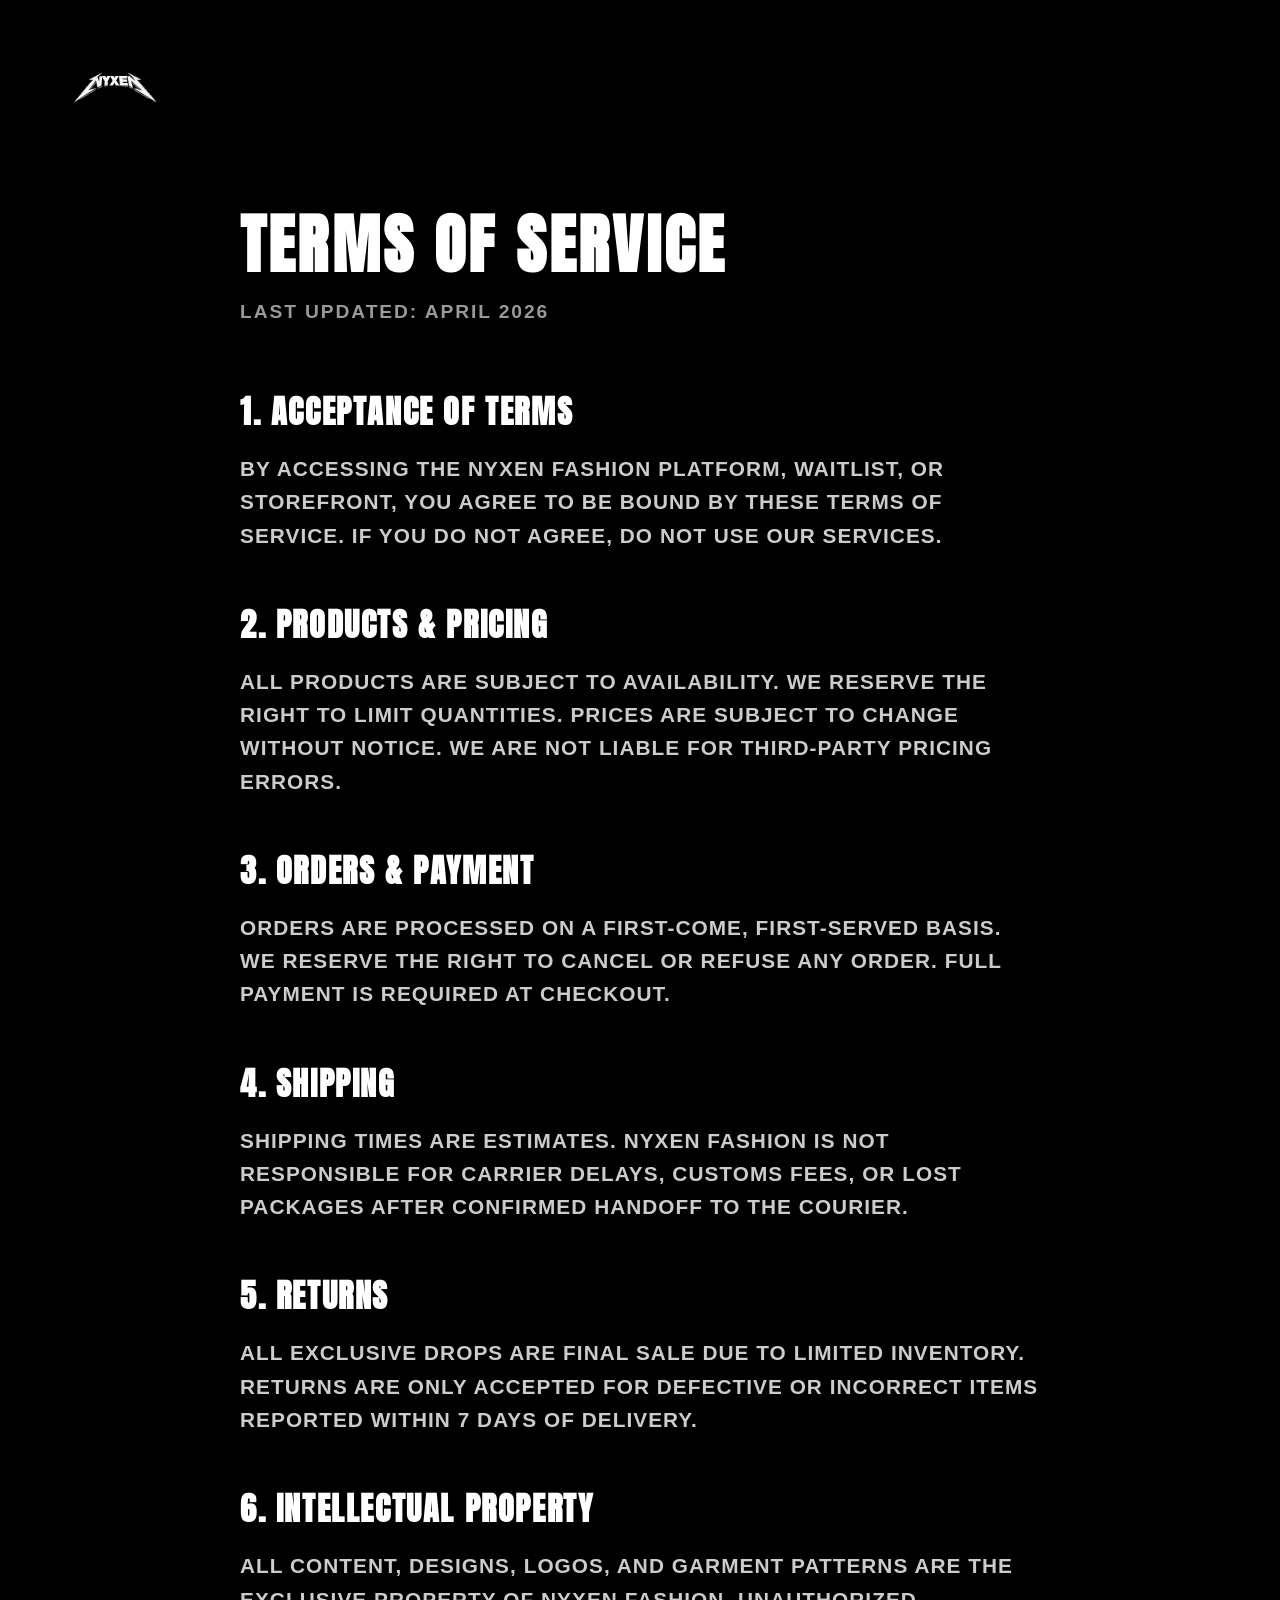
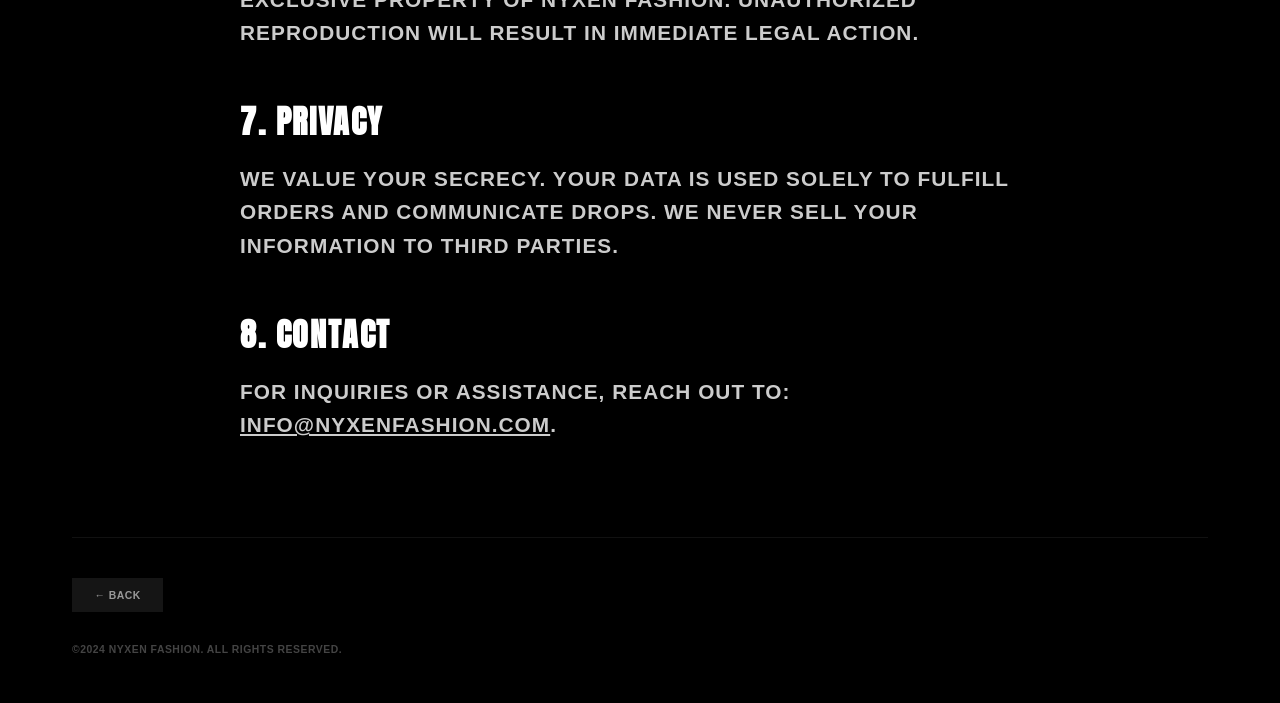
==== terms.html @ 715703be "Initial commit: NYXEN waitlist implementation" ====
<!DOCTYPE html>
<html lang="en">
<head>
    <meta charset="UTF-8">
    <meta name="viewport" content="width=device-width, initial-scale=1.0">
    <title>NYXEN FASHION | Terms of Service</title>
    <link rel="stylesheet" href="styles.css">
    <link rel="preconnect" href="https://fonts.googleapis.com">
    <link rel="preconnect" href="https://fonts.gstatic.com" crossorigin>
    <link href="https://fonts.googleapis.com/css2?family=Anton&family=Barlow+Condensed:wght@400;700;900&family=Metal+Mania&display=swap" rel="stylesheet">
</head>
<body class="terms-page">
    <div class="noise-overlay"></div>
    <div class="page-wrapper terms-wrapper">
        <header class="top-header">
            <a href="index.html" class="logo-link"><img src="logo.svg" alt="NYXEN" class="logo-img"></a>
        </header>

        <main class="terms-content" style="max-width: 800px; margin: 4rem auto; text-align: left;">
            <h2 style="font-family: 'Anton', sans-serif; font-size: 4rem; letter-spacing: 0.05em; margin-bottom: 0.5rem;">TERMS OF SERVICE</h2>
            <p class="last-updated" style="font-weight: 900; font-size: 1.2rem; letter-spacing: 0.1em; opacity: 0.6; margin-bottom: 4rem;">LAST UPDATED: APRIL 2026</p>
            
            <h3 style="font-family: 'Anton', sans-serif; font-size: 2rem; margin-top: 3rem; margin-bottom: 1rem; letter-spacing: 0.05em;">1. ACCEPTANCE OF TERMS</h3>
            <p style="font-weight: 700; font-size: 1.3rem; line-height: 1.6; opacity: 0.8; margin-bottom: 2rem; letter-spacing: 0.05em;">BY ACCESSING THE NYXEN FASHION PLATFORM, WAITLIST, OR STOREFRONT, YOU AGREE TO BE BOUND BY THESE TERMS OF SERVICE. IF YOU DO NOT AGREE, DO NOT USE OUR SERVICES.</p>

            <h3 style="font-family: 'Anton', sans-serif; font-size: 2rem; margin-top: 3rem; margin-bottom: 1rem; letter-spacing: 0.05em;">2. PRODUCTS & PRICING</h3>
            <p style="font-weight: 700; font-size: 1.3rem; line-height: 1.6; opacity: 0.8; margin-bottom: 2rem; letter-spacing: 0.05em;">ALL PRODUCTS ARE SUBJECT TO AVAILABILITY. WE RESERVE THE RIGHT TO LIMIT QUANTITIES. PRICES ARE SUBJECT TO CHANGE WITHOUT NOTICE. WE ARE NOT LIABLE FOR THIRD-PARTY PRICING ERRORS.</p>

            <h3 style="font-family: 'Anton', sans-serif; font-size: 2rem; margin-top: 3rem; margin-bottom: 1rem; letter-spacing: 0.05em;">3. ORDERS & PAYMENT</h3>
            <p style="font-weight: 700; font-size: 1.3rem; line-height: 1.6; opacity: 0.8; margin-bottom: 2rem; letter-spacing: 0.05em;">ORDERS ARE PROCESSED ON A FIRST-COME, FIRST-SERVED BASIS. WE RESERVE THE RIGHT TO CANCEL OR REFUSE ANY ORDER. FULL PAYMENT IS REQUIRED AT CHECKOUT.</p>

            <h3 style="font-family: 'Anton', sans-serif; font-size: 2rem; margin-top: 3rem; margin-bottom: 1rem; letter-spacing: 0.05em;">4. SHIPPING</h3>
            <p style="font-weight: 700; font-size: 1.3rem; line-height: 1.6; opacity: 0.8; margin-bottom: 2rem; letter-spacing: 0.05em;">SHIPPING TIMES ARE ESTIMATES. NYXEN FASHION IS NOT RESPONSIBLE FOR CARRIER DELAYS, CUSTOMS FEES, OR LOST PACKAGES AFTER CONFIRMED HANDOFF TO THE COURIER.</p>

            <h3 style="font-family: 'Anton', sans-serif; font-size: 2rem; margin-top: 3rem; margin-bottom: 1rem; letter-spacing: 0.05em;">5. RETURNS</h3>
            <p style="font-weight: 700; font-size: 1.3rem; line-height: 1.6; opacity: 0.8; margin-bottom: 2rem; letter-spacing: 0.05em;">ALL EXCLUSIVE DROPS ARE FINAL SALE DUE TO LIMITED INVENTORY. RETURNS ARE ONLY ACCEPTED FOR DEFECTIVE OR INCORRECT ITEMS REPORTED WITHIN 7 DAYS OF DELIVERY.</p>

            <h3 style="font-family: 'Anton', sans-serif; font-size: 2rem; margin-top: 3rem; margin-bottom: 1rem; letter-spacing: 0.05em;">6. INTELLECTUAL PROPERTY</h3>
            <p style="font-weight: 700; font-size: 1.3rem; line-height: 1.6; opacity: 0.8; margin-bottom: 2rem; letter-spacing: 0.05em;">ALL CONTENT, DESIGNS, LOGOS, AND GARMENT PATTERNS ARE THE EXCLUSIVE PROPERTY OF NYXEN FASHION. UNAUTHORIZED REPRODUCTION WILL RESULT IN IMMEDIATE LEGAL ACTION.</p>

            <h3 style="font-family: 'Anton', sans-serif; font-size: 2rem; margin-top: 3rem; margin-bottom: 1rem; letter-spacing: 0.05em;">7. PRIVACY</h3>
            <p style="font-weight: 700; font-size: 1.3rem; line-height: 1.6; opacity: 0.8; margin-bottom: 2rem; letter-spacing: 0.05em;">WE VALUE YOUR SECRECY. YOUR DATA IS USED SOLELY TO FULFILL ORDERS AND COMMUNICATE DROPS. WE NEVER SELL YOUR INFORMATION TO THIRD PARTIES.</p>

            <h3 style="font-family: 'Anton', sans-serif; font-size: 2rem; margin-top: 3rem; margin-bottom: 1rem; letter-spacing: 0.05em;">8. CONTACT</h3>
            <p style="font-weight: 700; font-size: 1.3rem; line-height: 1.6; opacity: 0.8; margin-bottom: 2rem; letter-spacing: 0.05em;">FOR INQUIRIES OR ASSISTANCE, REACH OUT TO: <a href="mailto:INFO@NYXENFASHION.COM" class="inline-link" style="color:var(--text-color);">INFO@NYXENFASHION.COM</a>.</p>
        </main>

        <footer class="bottom-footer">
            <div class="footer-top">
                <a href="index.html" class="footer-btn">← BACK</a>
            </div>
            <div class="footer-bottom">
                <span class="copyright">©2024 NYXEN FASHION. ALL RIGHTS RESERVED.</span>
            </div>
        </footer>
    </div>
</body>
</html>
---- styles.css ----
:root {
    --bg-color: #000000;
    --text-color: #ffffff;
    --dim-text: #555555;
    --input-bg: #000000;
    --btn-bg: #ffffff;
    --btn-text: #000000;
}

* {
    box-sizing: border-box;
    margin: 0;
    padding: 0;
}

body {
    background-color: var(--bg-color);
    color: var(--text-color);
    font-family: 'Inter', sans-serif;
    text-transform: uppercase;
    min-height: 100vh;
    overflow-x: hidden;
    position: relative;
    -webkit-font-smoothing: antialiased;
}

.page-wrapper {
    display: flex;
    flex-direction: column;
    min-height: 100vh;
    padding: 3rem 4.5rem;
}

.logo-img {
    height: 85px;
    width: auto;
    display: block;
}

.top-header {
    width: 100%;
    display: flex;
    justify-content: flex-start;
}

/* Hero Section */
.hero {
    flex: 1;
    display: flex;
    flex-direction: column;
    justify-content: center;
    align-items: center;
    text-align: center;
    width: 100%;
    max-width: 1300px;
    margin: 0 auto;
    padding: 2rem 0;
}

.est-text {
    font-size: 0.75rem;
    font-weight: 700;
    letter-spacing: 0.4em;
    margin-bottom: 2rem;
    color: var(--dim-text);
}

.headline {
    font-family: 'Anton', sans-serif;
    font-size: 11.5rem;
    line-height: 0.9;
    letter-spacing: -0.01em;
    margin-bottom: 2.5rem;
    text-align: center;
}

.subheadline {
    font-size: 1.1rem;
    font-weight: 400;
    letter-spacing: 0.15em;
    color: #cccccc;
    line-height: 1.7;
    margin-bottom: 5rem;
}

/* Form Styles */
.waitlist-form {
    width: 100%;
    max-width: 530px;
    margin: 0 auto;
}

.input-group {
    display: flex;
    width: 100%;
    gap: 1.5rem;
}

input[type="email"] {
    flex: 6;
    background: transparent;
    border: none;
    color: var(--text-color);
    padding: 1rem 0;
    font-family: inherit;
    font-size: 0.85rem;
    font-weight: 700;
    outline: none;
    letter-spacing: 0.1em;
    text-align: left;
}

input[type="email"]::placeholder {
    color: #333333;
    font-weight: 700;
    letter-spacing: 0.1em;
}

button[type="submit"] {
    flex: 4;
    background: var(--btn-bg);
    color: var(--btn-text);
    border: none;
    border-radius: 0;
    -webkit-appearance: none;
    font-family: 'Inter', sans-serif;
    font-size: 0.8rem;
    font-weight: 900;
    padding: 1.2rem;
    cursor: pointer;
    text-transform: uppercase;
    letter-spacing: 0.05em;
    transition: opacity 0.2s ease;
}

button[type="submit"]:hover {
    opacity: 0.8;
}

/* Move disclaimer up closer */
.form-disclaimer {
    display: flex;
    flex-direction: column;
    gap: 0.5rem;
    margin-top: 3.5rem;
}

.disclaimer-title {
    font-size: 0.65rem;
    font-weight: 900;
    letter-spacing: 0.15em;
    color: #ffffff;
}

.disclaimer-text {
    font-size: 0.55rem;
    font-weight: 700;
    letter-spacing: 0.1em;
    color: #444444;
}

.message {
    font-size: 0.85rem;
    font-weight: 900;
    letter-spacing: 0.1em;
    margin-top: 1rem;
    display: block;
}

.message.hidden {
    display: none;
}

.message.error { color: #ff3333; }
.message.success { color: #ffffff; }

/* Footer */
.bottom-footer {
    width: 100%;
    border-top: 1px solid #111111;
    padding-top: 2.5rem;
    display: flex;
    flex-direction: column;
    gap: 2rem;
}

.footer-top {
    display: flex;
    justify-content: space-between;
    align-items: center;
}

.footer-btn {
    background: #151515;
    color: #999999;
    text-decoration: none;
    font-weight: 700;
    letter-spacing: 0.05em;
    font-size: 0.65rem;
    padding: 0.7rem 1.4rem;
    transition: color 0.2s ease, background 0.2s ease;
    border-radius: 0;
}

.footer-btn:hover {
    background: #333333;
    color: #ffffff;
}

.footer-bottom {
    display: flex;
    justify-content: flex-start;
}

.copyright {
    font-size: 0.65rem;
    font-weight: 700;
    letter-spacing: 0.05em;
    color: #444444;
}

@media (max-width: 1200px) {
    .headline {
        font-size: 8rem;
    }
}

@media (max-width: 900px) {
    .headline {
        font-size: 6rem;
    }
    .page-wrapper {
        padding: 2rem;
    }
}

@media (max-width: 600px) {
    .headline {
        font-size: 4rem;
    }
    
    .input-group {
        flex-direction: column;
        gap: 0.5rem;
    }
    
    input[type="email"] {
        text-align: center;
        padding-left: 0;
        margin-bottom: 1rem;
    }
    
    .page-wrapper {
        padding: 1.5rem;
    }
}
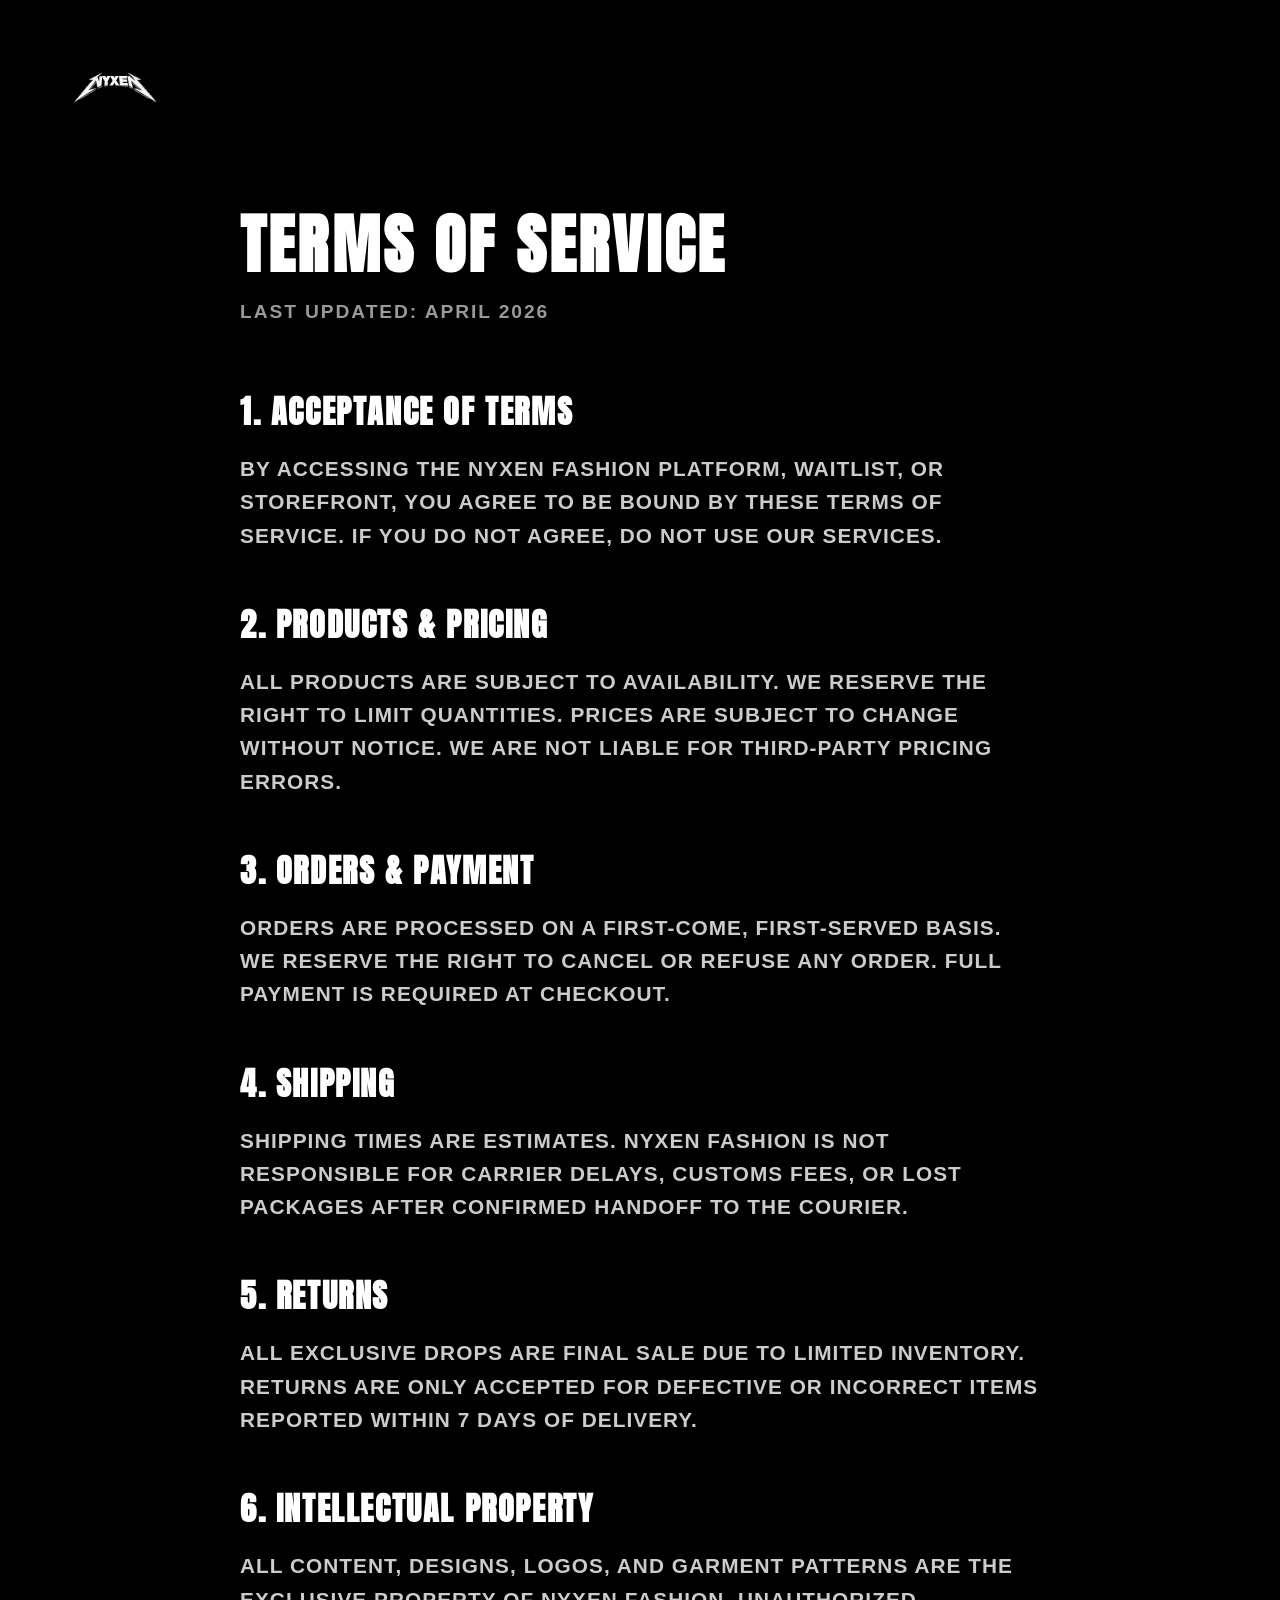
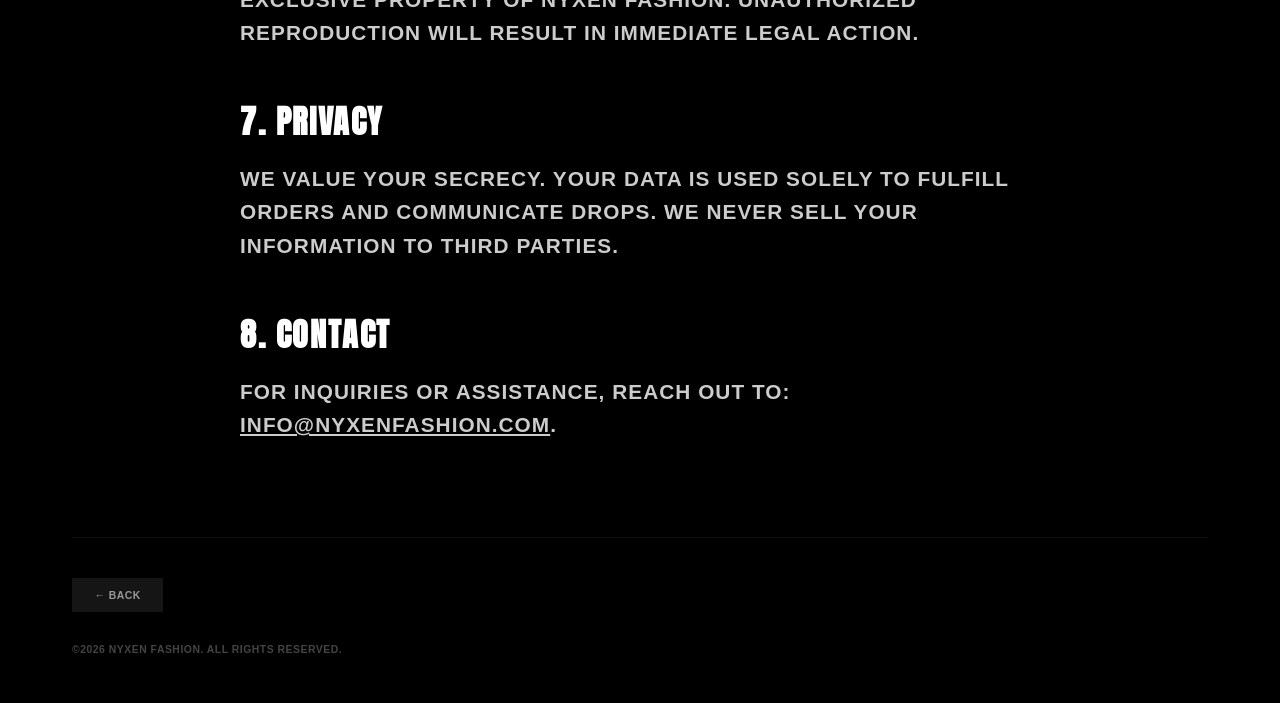
==== commit 4d76aa9b: "Update terms email and copyright year" ====
--- a/terms.html
+++ b/terms.html
@@ -1,5 +1,6 @@
 <!DOCTYPE html>
 <html lang="en">
+
 <head>
     <meta charset="UTF-8">
     <meta name="viewport" content="width=device-width, initial-scale=1.0">
@@ -7,8 +8,11 @@
     <link rel="stylesheet" href="styles.css">
     <link rel="preconnect" href="https://fonts.googleapis.com">
     <link rel="preconnect" href="https://fonts.gstatic.com" crossorigin>
-    <link href="https://fonts.googleapis.com/css2?family=Anton&family=Barlow+Condensed:wght@400;700;900&family=Metal+Mania&display=swap" rel="stylesheet">
+    <link
+        href="https://fonts.googleapis.com/css2?family=Anton&family=Barlow+Condensed:wght@400;700;900&family=Metal+Mania&display=swap"
+        rel="stylesheet">
 </head>
+
 <body class="terms-page">
     <div class="noise-overlay"></div>
     <div class="page-wrapper terms-wrapper">
@@ -17,32 +21,76 @@
         </header>
 
         <main class="terms-content" style="max-width: 800px; margin: 4rem auto; text-align: left;">
-            <h2 style="font-family: 'Anton', sans-serif; font-size: 4rem; letter-spacing: 0.05em; margin-bottom: 0.5rem;">TERMS OF SERVICE</h2>
-            <p class="last-updated" style="font-weight: 900; font-size: 1.2rem; letter-spacing: 0.1em; opacity: 0.6; margin-bottom: 4rem;">LAST UPDATED: APRIL 2026</p>
-            
-            <h3 style="font-family: 'Anton', sans-serif; font-size: 2rem; margin-top: 3rem; margin-bottom: 1rem; letter-spacing: 0.05em;">1. ACCEPTANCE OF TERMS</h3>
-            <p style="font-weight: 700; font-size: 1.3rem; line-height: 1.6; opacity: 0.8; margin-bottom: 2rem; letter-spacing: 0.05em;">BY ACCESSING THE NYXEN FASHION PLATFORM, WAITLIST, OR STOREFRONT, YOU AGREE TO BE BOUND BY THESE TERMS OF SERVICE. IF YOU DO NOT AGREE, DO NOT USE OUR SERVICES.</p>
+            <h2
+                style="font-family: 'Anton', sans-serif; font-size: 4rem; letter-spacing: 0.05em; margin-bottom: 0.5rem;">
+                TERMS OF SERVICE</h2>
+            <p class="last-updated"
+                style="font-weight: 900; font-size: 1.2rem; letter-spacing: 0.1em; opacity: 0.6; margin-bottom: 4rem;">
+                LAST UPDATED: APRIL 2026</p>
 
-            <h3 style="font-family: 'Anton', sans-serif; font-size: 2rem; margin-top: 3rem; margin-bottom: 1rem; letter-spacing: 0.05em;">2. PRODUCTS & PRICING</h3>
-            <p style="font-weight: 700; font-size: 1.3rem; line-height: 1.6; opacity: 0.8; margin-bottom: 2rem; letter-spacing: 0.05em;">ALL PRODUCTS ARE SUBJECT TO AVAILABILITY. WE RESERVE THE RIGHT TO LIMIT QUANTITIES. PRICES ARE SUBJECT TO CHANGE WITHOUT NOTICE. WE ARE NOT LIABLE FOR THIRD-PARTY PRICING ERRORS.</p>
+            <h3
+                style="font-family: 'Anton', sans-serif; font-size: 2rem; margin-top: 3rem; margin-bottom: 1rem; letter-spacing: 0.05em;">
+                1. ACCEPTANCE OF TERMS</h3>
+            <p
+                style="font-weight: 700; font-size: 1.3rem; line-height: 1.6; opacity: 0.8; margin-bottom: 2rem; letter-spacing: 0.05em;">
+                BY ACCESSING THE NYXEN FASHION PLATFORM, WAITLIST, OR STOREFRONT, YOU AGREE TO BE BOUND BY THESE TERMS
+                OF SERVICE. IF YOU DO NOT AGREE, DO NOT USE OUR SERVICES.</p>
 
-            <h3 style="font-family: 'Anton', sans-serif; font-size: 2rem; margin-top: 3rem; margin-bottom: 1rem; letter-spacing: 0.05em;">3. ORDERS & PAYMENT</h3>
-            <p style="font-weight: 700; font-size: 1.3rem; line-height: 1.6; opacity: 0.8; margin-bottom: 2rem; letter-spacing: 0.05em;">ORDERS ARE PROCESSED ON A FIRST-COME, FIRST-SERVED BASIS. WE RESERVE THE RIGHT TO CANCEL OR REFUSE ANY ORDER. FULL PAYMENT IS REQUIRED AT CHECKOUT.</p>
+            <h3
+                style="font-family: 'Anton', sans-serif; font-size: 2rem; margin-top: 3rem; margin-bottom: 1rem; letter-spacing: 0.05em;">
+                2. PRODUCTS & PRICING</h3>
+            <p
+                style="font-weight: 700; font-size: 1.3rem; line-height: 1.6; opacity: 0.8; margin-bottom: 2rem; letter-spacing: 0.05em;">
+                ALL PRODUCTS ARE SUBJECT TO AVAILABILITY. WE RESERVE THE RIGHT TO LIMIT QUANTITIES. PRICES ARE SUBJECT
+                TO CHANGE WITHOUT NOTICE. WE ARE NOT LIABLE FOR THIRD-PARTY PRICING ERRORS.</p>
 
-            <h3 style="font-family: 'Anton', sans-serif; font-size: 2rem; margin-top: 3rem; margin-bottom: 1rem; letter-spacing: 0.05em;">4. SHIPPING</h3>
-            <p style="font-weight: 700; font-size: 1.3rem; line-height: 1.6; opacity: 0.8; margin-bottom: 2rem; letter-spacing: 0.05em;">SHIPPING TIMES ARE ESTIMATES. NYXEN FASHION IS NOT RESPONSIBLE FOR CARRIER DELAYS, CUSTOMS FEES, OR LOST PACKAGES AFTER CONFIRMED HANDOFF TO THE COURIER.</p>
+            <h3
+                style="font-family: 'Anton', sans-serif; font-size: 2rem; margin-top: 3rem; margin-bottom: 1rem; letter-spacing: 0.05em;">
+                3. ORDERS & PAYMENT</h3>
+            <p
+                style="font-weight: 700; font-size: 1.3rem; line-height: 1.6; opacity: 0.8; margin-bottom: 2rem; letter-spacing: 0.05em;">
+                ORDERS ARE PROCESSED ON A FIRST-COME, FIRST-SERVED BASIS. WE RESERVE THE RIGHT TO CANCEL OR REFUSE ANY
+                ORDER. FULL PAYMENT IS REQUIRED AT CHECKOUT.</p>
 
-            <h3 style="font-family: 'Anton', sans-serif; font-size: 2rem; margin-top: 3rem; margin-bottom: 1rem; letter-spacing: 0.05em;">5. RETURNS</h3>
-            <p style="font-weight: 700; font-size: 1.3rem; line-height: 1.6; opacity: 0.8; margin-bottom: 2rem; letter-spacing: 0.05em;">ALL EXCLUSIVE DROPS ARE FINAL SALE DUE TO LIMITED INVENTORY. RETURNS ARE ONLY ACCEPTED FOR DEFECTIVE OR INCORRECT ITEMS REPORTED WITHIN 7 DAYS OF DELIVERY.</p>
+            <h3
+                style="font-family: 'Anton', sans-serif; font-size: 2rem; margin-top: 3rem; margin-bottom: 1rem; letter-spacing: 0.05em;">
+                4. SHIPPING</h3>
+            <p
+                style="font-weight: 700; font-size: 1.3rem; line-height: 1.6; opacity: 0.8; margin-bottom: 2rem; letter-spacing: 0.05em;">
+                SHIPPING TIMES ARE ESTIMATES. NYXEN FASHION IS NOT RESPONSIBLE FOR CARRIER DELAYS, CUSTOMS FEES, OR LOST
+                PACKAGES AFTER CONFIRMED HANDOFF TO THE COURIER.</p>
 
-            <h3 style="font-family: 'Anton', sans-serif; font-size: 2rem; margin-top: 3rem; margin-bottom: 1rem; letter-spacing: 0.05em;">6. INTELLECTUAL PROPERTY</h3>
-            <p style="font-weight: 700; font-size: 1.3rem; line-height: 1.6; opacity: 0.8; margin-bottom: 2rem; letter-spacing: 0.05em;">ALL CONTENT, DESIGNS, LOGOS, AND GARMENT PATTERNS ARE THE EXCLUSIVE PROPERTY OF NYXEN FASHION. UNAUTHORIZED REPRODUCTION WILL RESULT IN IMMEDIATE LEGAL ACTION.</p>
+            <h3
+                style="font-family: 'Anton', sans-serif; font-size: 2rem; margin-top: 3rem; margin-bottom: 1rem; letter-spacing: 0.05em;">
+                5. RETURNS</h3>
+            <p
+                style="font-weight: 700; font-size: 1.3rem; line-height: 1.6; opacity: 0.8; margin-bottom: 2rem; letter-spacing: 0.05em;">
+                ALL EXCLUSIVE DROPS ARE FINAL SALE DUE TO LIMITED INVENTORY. RETURNS ARE ONLY ACCEPTED FOR DEFECTIVE OR
+                INCORRECT ITEMS REPORTED WITHIN 7 DAYS OF DELIVERY.</p>
 
-            <h3 style="font-family: 'Anton', sans-serif; font-size: 2rem; margin-top: 3rem; margin-bottom: 1rem; letter-spacing: 0.05em;">7. PRIVACY</h3>
-            <p style="font-weight: 700; font-size: 1.3rem; line-height: 1.6; opacity: 0.8; margin-bottom: 2rem; letter-spacing: 0.05em;">WE VALUE YOUR SECRECY. YOUR DATA IS USED SOLELY TO FULFILL ORDERS AND COMMUNICATE DROPS. WE NEVER SELL YOUR INFORMATION TO THIRD PARTIES.</p>
+            <h3
+                style="font-family: 'Anton', sans-serif; font-size: 2rem; margin-top: 3rem; margin-bottom: 1rem; letter-spacing: 0.05em;">
+                6. INTELLECTUAL PROPERTY</h3>
+            <p
+                style="font-weight: 700; font-size: 1.3rem; line-height: 1.6; opacity: 0.8; margin-bottom: 2rem; letter-spacing: 0.05em;">
+                ALL CONTENT, DESIGNS, LOGOS, AND GARMENT PATTERNS ARE THE EXCLUSIVE PROPERTY OF NYXEN FASHION.
+                UNAUTHORIZED REPRODUCTION WILL RESULT IN IMMEDIATE LEGAL ACTION.</p>
 
-            <h3 style="font-family: 'Anton', sans-serif; font-size: 2rem; margin-top: 3rem; margin-bottom: 1rem; letter-spacing: 0.05em;">8. CONTACT</h3>
-            <p style="font-weight: 700; font-size: 1.3rem; line-height: 1.6; opacity: 0.8; margin-bottom: 2rem; letter-spacing: 0.05em;">FOR INQUIRIES OR ASSISTANCE, REACH OUT TO: <a href="mailto:INFO@NYXENFASHION.COM" class="inline-link" style="color:var(--text-color);">INFO@NYXENFASHION.COM</a>.</p>
+            <h3
+                style="font-family: 'Anton', sans-serif; font-size: 2rem; margin-top: 3rem; margin-bottom: 1rem; letter-spacing: 0.05em;">
+                7. PRIVACY</h3>
+            <p
+                style="font-weight: 700; font-size: 1.3rem; line-height: 1.6; opacity: 0.8; margin-bottom: 2rem; letter-spacing: 0.05em;">
+                WE VALUE YOUR SECRECY. YOUR DATA IS USED SOLELY TO FULFILL ORDERS AND COMMUNICATE DROPS. WE NEVER SELL
+                YOUR INFORMATION TO THIRD PARTIES.</p>
+
+            <h3
+                style="font-family: 'Anton', sans-serif; font-size: 2rem; margin-top: 3rem; margin-bottom: 1rem; letter-spacing: 0.05em;">
+                8. CONTACT</h3>
+            <p
+                style="font-weight: 700; font-size: 1.3rem; line-height: 1.6; opacity: 0.8; margin-bottom: 2rem; letter-spacing: 0.05em;">
+                FOR INQUIRIES OR ASSISTANCE, REACH OUT TO: <a href="mailto:RAMDHARSHANMANTHANA.COM" class="inline-link"
+                    style="color:var(--text-color);">INFO@NYXENFASHION.COM</a>.</p>
         </main>
 
         <footer class="bottom-footer">
@@ -50,9 +98,10 @@
                 <a href="index.html" class="footer-btn">← BACK</a>
             </div>
             <div class="footer-bottom">
-                <span class="copyright">©2024 NYXEN FASHION. ALL RIGHTS RESERVED.</span>
+                <span class="copyright">©2026 NYXEN FASHION. ALL RIGHTS RESERVED.</span>
             </div>
         </footer>
     </div>
 </body>
-</html>
+
+</html>
